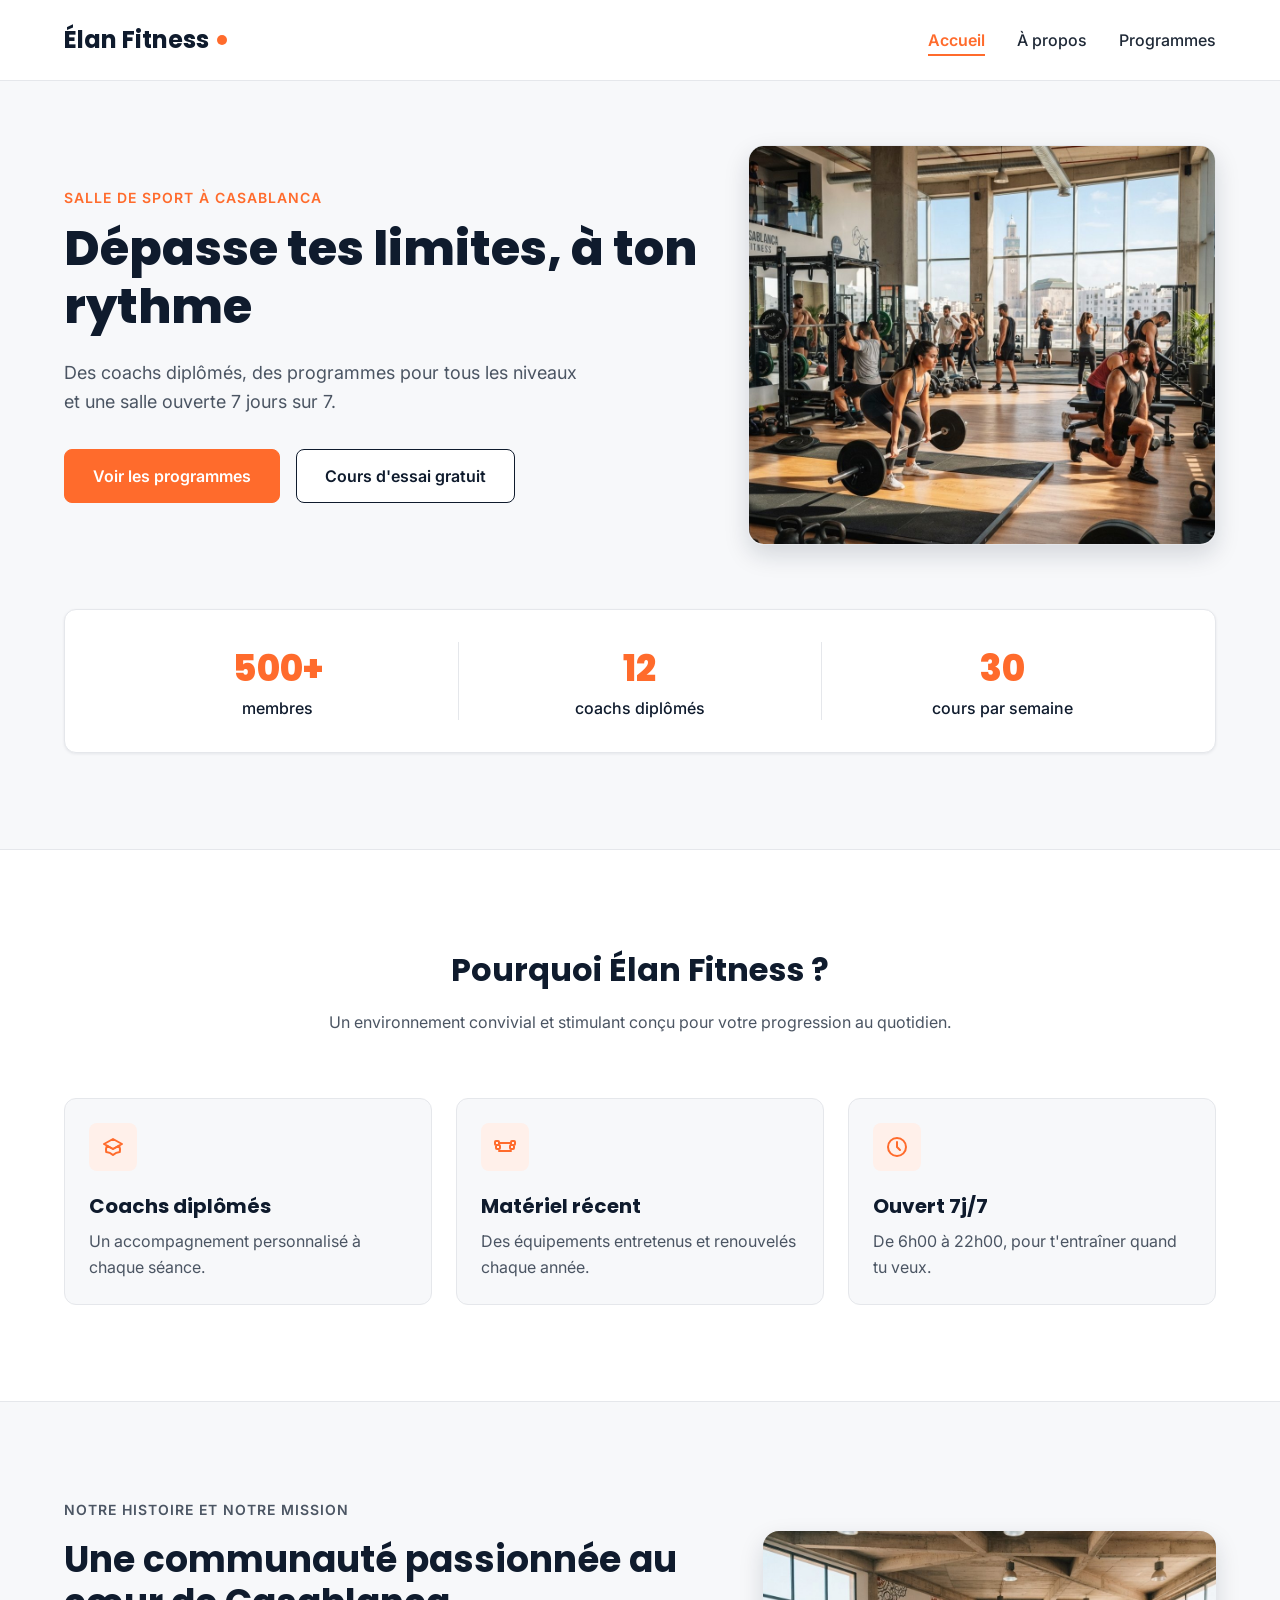
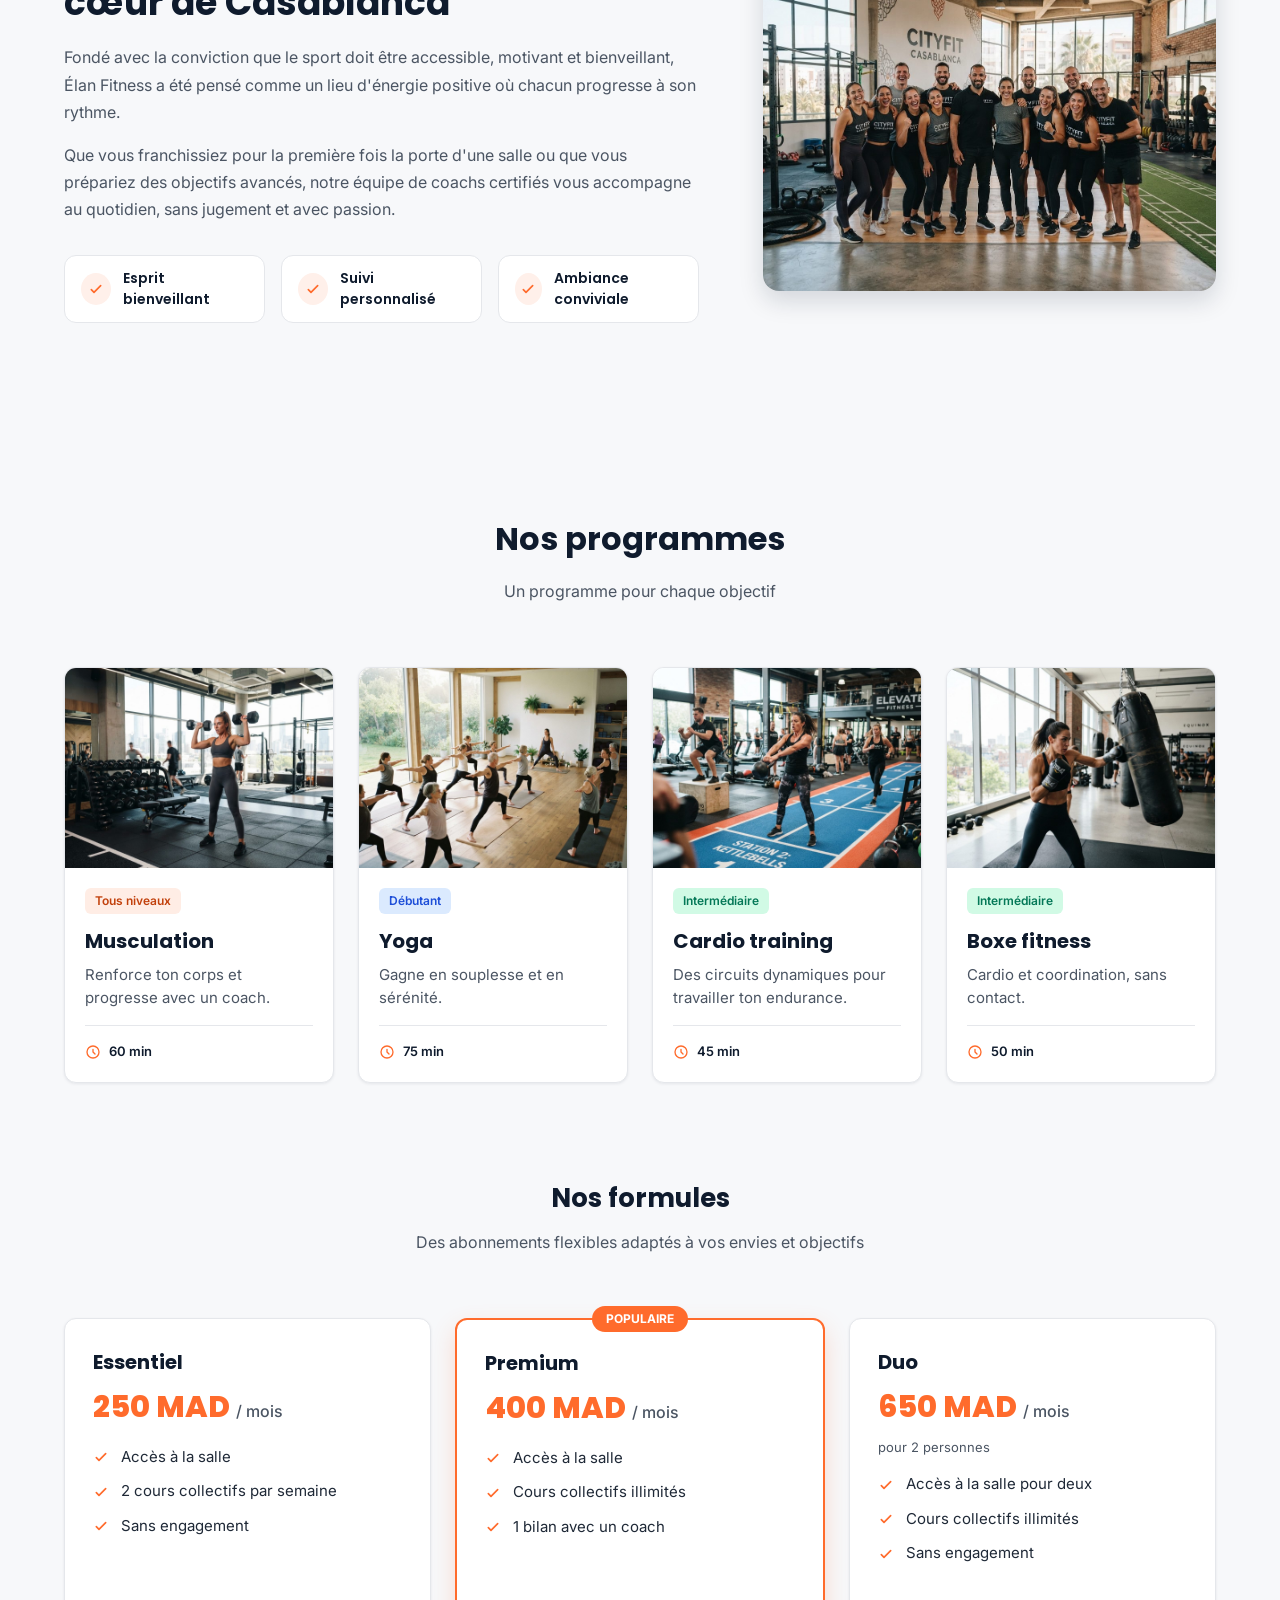
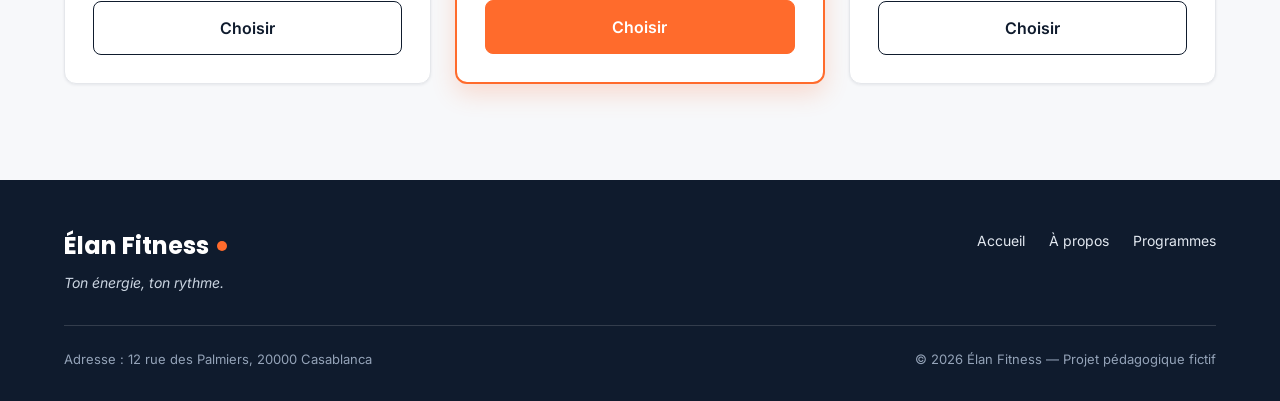
==== index.html @ 6cdd2cb4 "first" ====
<!DOCTYPE html>
<html lang="fr">
<head>
  <meta charset="UTF-8">
  <meta name="viewport" content="width=device-width, initial-scale=1">
  <meta name="description" content="Élan Fitness, salle de sport à Casablanca : musculation, yoga, cardio et boxe fitness avec des coachs diplômés. Réservez votre cours d'essai gratuit.">
  <title>Élan Fitness | Salle de sport à Casablanca</title>

  <link rel="preconnect" href="https://fonts.googleapis.com">
  <link rel="preconnect" href="https://fonts.gstatic.com" crossorigin>
  <link href="https://fonts.googleapis.com/css2?family=Inter:wght@400;500;600&family=Poppins:wght@600;700;800&display=swap" rel="stylesheet">

  <link rel="stylesheet" href="./style.css">
</head>
<body>

  <header class="en-tete">
    <div class="conteneur en-tete-contenu">
      <a href="#accueil" class="logo">Élan Fitness</a>

      <nav aria-label="Navigation principale">
        <ul class="menu">
          <li><a href="#accueil" class="lien-actif">Accueil</a></li>
          <li><a href="#a-propos">À propos</a></li>
          <li><a href="#programmes">Programmes</a></li>
        </ul>
      </nav>
    </div>
  </header>

  <main>

    <section id="accueil" class="hero">
      <div class="conteneur">

        <div class="hero-contenu">
          <div class="hero-texte">
            <p class="sur-titre">Salle de sport à Casablanca</p>
            <h1>Dépasse tes limites, à ton rythme</h1>
            <p class="hero-description">
              Des coachs diplômés, des programmes pour tous les niveaux et une salle ouverte 7 jours sur 7.
            </p>
            <div class="boutons">
              <a href="#programmes" class="bouton bouton-principal">Voir les programmes</a>
              <a href="#contact" class="bouton bouton-secondaire">Cours d'essai gratuit</a>
            </div>
          </div>

          <img class="hero-image" src="img/hero.jpg" alt="Des personnes s'entraînent dans une salle de sport lumineuse à Casablanca">
        </div>

        <div class="chiffres">
          <div class="chiffre">
            <p class="chiffre-nombre">500+</p>
            <p>membres</p>
          </div>
          <div class="chiffre">
            <p class="chiffre-nombre">12</p>
            <p>coachs diplômés</p>
          </div>
          <div class="chiffre">
            <p class="chiffre-nombre">30</p>
            <p>cours par semaine</p>
          </div>
        </div>

      </div>
    </section>

    <section class="section section-blanche">
      <div class="conteneur">

        <div class="section-titre">
          <h2>Pourquoi Élan Fitness ?</h2>
          <p>Un environnement convivial et stimulant conçu pour votre progression au quotidien.</p>
        </div>

        <div class="cartes">
          <article class="carte carte-avantage">
            <div class="icone"><img src="img/icone-coach.svg" alt=""></div>
            <h3>Coachs diplômés</h3>
            <p>Un accompagnement personnalisé à chaque séance.</p>
          </article>

          <article class="carte carte-avantage">
            <div class="icone"><img src="img/icone-materiel.svg" alt=""></div>
            <h3>Matériel récent</h3>
            <p>Des équipements entretenus et renouvelés chaque année.</p>
          </article>

          <article class="carte carte-avantage">
            <div class="icone"><img src="img/icone-horloge.svg" alt=""></div>
            <h3>Ouvert 7j/7</h3>
            <p>De 6h00 à 22h00, pour t'entraîner quand tu veux.</p>
          </article>
        </div>

      </div>
    </section>

    <section id="a-propos" class="section">
      <div class="conteneur apropos-contenu">

        <div class="apropos-texte">
          <p class="sur-titre">Notre histoire et notre mission</p>
          <h2>Une communauté passionnée au cœur de Casablanca</h2>
          <p>
            Fondé avec la conviction que le sport doit être accessible, motivant et bienveillant,
            Élan Fitness a été pensé comme un lieu d'énergie positive où chacun progresse à son rythme.
          </p>
          <p>
            Que vous franchissiez pour la première fois la porte d'une salle ou que vous prépariez des
            objectifs avancés, notre équipe de coachs certifiés vous accompagne au quotidien, sans
            jugement et avec passion.
          </p>

          <ul class="valeurs">
            <li class="valeur">
              <div class="icone icone-petite"><img src="img/icone-check.svg" alt=""></div>
              <span>Esprit bienveillant</span>
            </li>
            <li class="valeur">
              <div class="icone icone-petite"><img src="img/icone-check.svg" alt=""></div>
              <span>Suivi personnalisé</span>
            </li>
            <li class="valeur">
              <div class="icone icone-petite"><img src="img/icone-check.svg" alt=""></div>
              <span>Ambiance conviviale</span>
            </li>
          </ul>
        </div>

        <img class="apropos-image" src="img/equipe.jpg" alt="L'équipe de coachs d'Élan Fitness réunie dans la salle">

      </div>
    </section>

    <section id="programmes" class="section">
      <div class="conteneur">

        <div class="section-titre">
          <h2>Nos programmes</h2>
          <p>Un programme pour chaque objectif</p>
        </div>

        <div class="cartes">

          <article class="carte carte-programme">
            <img src="img/musculation.jpg" alt="Une sportive soulève des haltères dans l'espace musculation">
            <div class="programme-corps">
              <span class="etiquette etiquette-orange">Tous niveaux</span>
              <h3>Musculation</h3>
              <p>Renforce ton corps et progresse avec un coach.</p>
              <p class="duree"><img src="img/icone-duree.svg" alt="">60 min</p>
            </div>
          </article>

          <article class="carte carte-programme">
            <img src="img/yoga.jpg" alt="Un groupe pratique le yoga sur des tapis dans une salle lumineuse">
            <div class="programme-corps">
              <span class="etiquette etiquette-bleue">Débutant</span>
              <h3>Yoga</h3>
              <p>Gagne en souplesse et en sérénité.</p>
              <p class="duree"><img src="img/icone-duree.svg" alt="">75 min</p>
            </div>
          </article>

          <article class="carte carte-programme">
            <img src="img/cardio.jpg" alt="Des sportifs suivent un circuit de cardio training avec des kettlebells">
            <div class="programme-corps">
              <span class="etiquette etiquette-verte">Intermédiaire</span>
              <h3>Cardio training</h3>
              <p>Des circuits dynamiques pour travailler ton endurance.</p>
              <p class="duree"><img src="img/icone-duree.svg" alt="">45 min</p>
            </div>
          </article>

          <article class="carte carte-programme">
            <img src="img/boxe.jpg" alt="Une sportive frappe un sac de frappe pendant un cours de boxe fitness">
            <div class="programme-corps">
              <span class="etiquette etiquette-verte">Intermédiaire</span>
              <h3>Boxe fitness</h3>
              <p>Cardio et coordination, sans contact.</p>
              <p class="duree"><img src="img/icone-duree.svg" alt="">50 min</p>
            </div>
          </article>

        </div>

        <div class="formules">

          <div class="section-titre">
            <h3>Nos formules</h3>
            <p>Des abonnements flexibles adaptés à vos envies et objectifs</p>
          </div>

          <div class="cartes">

            <article class="carte formule">
              <h4>Essentiel</h4>
              <p class="prix">250 MAD <span>/ mois</span></p>
              <ul class="formule-liste">
                <li>Accès à la salle</li>
                <li>2 cours collectifs par semaine</li>
                <li>Sans engagement</li>
              </ul>
              <a href="#contact" class="bouton bouton-secondaire">Choisir</a>
            </article>

            <article class="carte formule formule-populaire">
              <p class="badge-populaire">Populaire</p>
              <h4>Premium</h4>
              <p class="prix">400 MAD <span>/ mois</span></p>
              <ul class="formule-liste">
                <li>Accès à la salle</li>
                <li>Cours collectifs illimités</li>
                <li>1 bilan avec un coach</li>
              </ul>
              <a href="#contact" class="bouton bouton-principal">Choisir</a>
            </article>

            <article class="carte formule">
              <h4>Duo</h4>
              <p class="prix">650 MAD <span>/ mois</span></p>
              <p class="prix-note">pour 2 personnes</p>
              <ul class="formule-liste">
                <li>Accès à la salle pour deux</li>
                <li>Cours collectifs illimités</li>
                <li>Sans engagement</li>
              </ul>
              <a href="#contact" class="bouton bouton-secondaire">Choisir</a>
            </article>

          </div>
        </div>

      </div>
    </section>

  </main>

  <footer class="pied-de-page">
    <div class="conteneur">

      <div class="pied-haut">
        <div>
          <p class="logo logo-clair">Élan Fitness</p>
          <p class="slogan">Ton énergie, ton rythme.</p>
        </div>

        <nav aria-label="Navigation du pied de page">
          <ul class="menu menu-pied">
            <li><a href="#accueil">Accueil</a></li>
            <li><a href="#a-propos">À propos</a></li>
            <li><a href="#programmes">Programmes</a></li>
          </ul>
        </nav>
      </div>

      <div class="pied-bas">
        <p>Adresse : 12 rue des Palmiers, 20000 Casablanca</p>
        <p>&copy; 2026 Élan Fitness — Projet pédagogique fictif</p>
      </div>

    </div>
  </footer>

</body>
</html>
---- style.css ----
* {
  box-sizing: border-box;
  margin: 0;
  padding: 0;
}

html {
  scroll-behavior: smooth;
}

body {
  font-family: 'Inter', Arial, sans-serif;
  font-size: 16px;
  line-height: 1.5;
  color: #1F2937;
  background-color: #F7F8FA;
}

h1, h2, h3, h4 {
  font-family: 'Poppins', Arial, sans-serif;
  color: #0F1B2D;
}

a {
  color: inherit;
  text-decoration: none;
}

ul {
  list-style: none;
}

img {
  display: block;
  max-width: 100%;
}

a:focus-visible,
button:focus-visible {
  outline: 3px solid #FF6B2C;
  outline-offset: 2px;
}

.conteneur {
  width: 100%;
  max-width: 1200px;
  margin: 0 auto;
  padding: 0 24px;
}

.section {
  padding: 96px 0;
}

.section-blanche {
  background-color: #FFFFFF;
  border-top: 1px solid #E5E7EB;
  border-bottom: 1px solid #E5E7EB;
}

.section-titre {
  max-width: 640px;
  margin: 0 auto 64px;
  text-align: center;
}

.section-titre h2 {
  font-size: 32px;
  margin-bottom: 16px;
}

.section-titre h3 {
  font-size: 26px;
  margin-bottom: 12px;
}

.section-titre p {
  color: #4B5563;
}

.sur-titre {
  font-size: 14px;
  font-weight: 600;
  color: #FF6B2C;
  text-transform: uppercase;
  letter-spacing: 1px;
  margin-bottom: 12px;
}

.bouton {
  display: inline-block;
  padding: 14px 28px;
  border-radius: 8px;
  font-size: 16px;
  font-weight: 600;
  text-align: center;
  cursor: pointer;
}

.bouton-principal {
  background-color: #FF6B2C;
  border: 1px solid #FF6B2C;
  color: #FFFFFF;
}

.bouton-principal:hover {
  background-color: #F05817;
}

.bouton-secondaire {
  background-color: #FFFFFF;
  border: 1px solid #0F1B2D;
  color: #0F1B2D;
}

.bouton-secondaire:hover {
  background-color: #F3F4F6;
}

.cartes {
  display: flex;
  gap: 24px;
}

.carte {
  flex: 1;
  background-color: #FFFFFF;
  border: 1px solid #E5E7EB;
  border-radius: 12px;
  box-shadow: 0 1px 3px rgba(15, 27, 45, 0.08);
}

.icone {
  width: 48px;
  height: 48px;
  background-color: #FFF0EA;
  border-radius: 8px;
  display: flex;
  align-items: center;
  justify-content: center;
}

.icone img {
  width: 24px;
  height: 24px;
}

.icone-petite {
  width: 32px;
  height: 32px;
  border-radius: 50%;
}

.icone-petite img {
  width: 16px;
  height: 16px;
}

.en-tete {
  position: sticky;
  top: 0;
  z-index: 10;
  background-color: #FFFFFF;
  border-bottom: 1px solid #E5E7EB;
}

.en-tete-contenu {
  height: 80px;
  display: flex;
  align-items: center;
  justify-content: space-between;
}

.logo {
  display: flex;
  align-items: center;
  font-family: 'Poppins', Arial, sans-serif;
  font-size: 24px;
  font-weight: 700;
  color: #0F1B2D;
}

.logo::after {
  content: "";
  width: 10px;
  height: 10px;
  margin-left: 8px;
  background-color: #FF6B2C;
  border-radius: 50%;
}

.menu {
  display: flex;
  gap: 32px;
}

.menu a {
  font-weight: 500;
  padding-bottom: 4px;
  border-bottom: 2px solid transparent;
}

.menu a:hover {
  color: #FF6B2C;
}

.menu .lien-actif {
  color: #FF6B2C;
  font-weight: 600;
  border-bottom-color: #FF6B2C;
}

.hero {
  padding: 64px 0 96px;
}

.hero-contenu {
  display: flex;
  align-items: center;
  gap: 32px;
}

.hero-texte {
  flex: 7;
}

.hero-texte h1 {
  font-size: 48px;
  font-weight: 800;
  line-height: 1.2;
  margin-bottom: 24px;
}

.hero-description {
  max-width: 520px;
  font-size: 18px;
  line-height: 1.6;
  color: #4B5563;
  margin-bottom: 32px;
}

.boutons {
  display: flex;
  flex-wrap: wrap;
  gap: 16px;
}

.hero-image {
  flex: 5;
  min-width: 0;
  height: 400px;
  object-fit: cover;
  border-radius: 16px;
  border: 1px solid #E5E7EB;
  box-shadow: 0 10px 25px rgba(15, 27, 45, 0.15);
}

.chiffres {
  display: flex;
  margin-top: 64px;
  padding: 32px;
  background-color: #FFFFFF;
  border: 1px solid #E5E7EB;
  border-radius: 12px;
  box-shadow: 0 1px 3px rgba(15, 27, 45, 0.08);
}

.chiffre {
  flex: 1;
  text-align: center;
  font-weight: 500;
  color: #0F1B2D;
}

.chiffre + .chiffre {
  border-left: 1px solid #E5E7EB;
}

.chiffre-nombre {
  font-family: 'Poppins', Arial, sans-serif;
  font-size: 36px;
  font-weight: 800;
  color: #FF6B2C;
}

.carte-avantage {
  padding: 24px;
  background-color: #F7F8FA;
  box-shadow: none;
}

.carte-avantage .icone {
  margin-bottom: 20px;
}

.carte-avantage h3 {
  font-size: 20px;
  margin-bottom: 8px;
}

.carte-avantage p {
  color: #4B5563;
  line-height: 1.6;
}

.apropos-contenu {
  display: flex;
  align-items: center;
  gap: 64px;
}

.apropos-texte {
  flex: 7;
}

.apropos-texte h2 {
  font-size: 36px;
  line-height: 1.2;
  margin-bottom: 20px;
}

.apropos-texte p {
  color: #4B5563;
  line-height: 1.7;
  margin-bottom: 16px;
}

.valeurs {
  display: flex;
  gap: 16px;
  margin-top: 32px;
}

.valeur {
  flex: 1;
  display: flex;
  align-items: center;
  gap: 12px;
  padding: 12px 16px;
  background-color: #FFFFFF;
  border: 1px solid #E5E7EB;
  border-radius: 12px;
  font-family: 'Poppins', Arial, sans-serif;
  font-size: 14px;
  font-weight: 600;
  color: #0F1B2D;
}

.apropos-image {
  flex: 5;
  min-width: 0;
  height: 360px;
  object-fit: cover;
  border-radius: 16px;
  box-shadow: 0 10px 25px rgba(15, 27, 45, 0.15);
}

.carte-programme {
  display: flex;
  flex-direction: column;
  overflow: hidden;
}

.carte-programme > img {
  width: 100%;
  height: 200px;
  object-fit: cover;
}

.programme-corps {
  flex: 1;
  display: flex;
  flex-direction: column;
  padding: 20px;
}

.programme-corps h3 {
  font-size: 20px;
  margin-bottom: 8px;
}

.programme-corps p {
  font-size: 15px;
  color: #4B5563;
}

.etiquette {
  align-self: flex-start;
  padding: 4px 10px;
  margin-bottom: 12px;
  border-radius: 6px;
  font-size: 12px;
  font-weight: 600;
}

.etiquette-orange {
  background-color: #FFEDE5;
  color: #C2410C;
}

.etiquette-bleue {
  background-color: #DBEAFE;
  color: #1D4ED8;
}

.etiquette-verte {
  background-color: #D1FAE5;
  color: #047857;
}

.programme-corps .duree {
  display: flex;
  align-items: center;
  gap: 8px;
  margin-top: auto;
  padding-top: 16px;
  border-top: 1px solid #E5E7EB;
  font-size: 13px;
  font-weight: 600;
  color: #0F1B2D;
}

.programme-corps h3 + p {
  margin-bottom: 16px;
}

.duree img {
  width: 16px;
  height: 16px;
}

.formules {
  margin-top: 96px;
}

.formule {
  position: relative;
  display: flex;
  flex-direction: column;
  padding: 28px;
}

.formule h4 {
  font-size: 20px;
}

.prix {
  margin: 8px 0 16px;
  font-family: 'Poppins', Arial, sans-serif;
  font-size: 30px;
  font-weight: 800;
  color: #FF6B2C;
}

.prix span {
  font-family: 'Inter', Arial, sans-serif;
  font-size: 16px;
  font-weight: 500;
  color: #4B5563;
}

.prix-note {
  margin: -8px 0 16px;
  font-size: 13px;
  color: #4B5563;
}

.formule-liste {
  flex: 1;
  margin-bottom: 24px;
}

.formule-liste li {
  padding-left: 28px;
  margin-bottom: 12px;
  font-size: 15px;
  background-image: url('img/icone-check.svg');
  background-repeat: no-repeat;
  background-position: left center;
  background-size: 16px;
}

.formule .bouton {
  display: block;
}

.formule-populaire {
  border: 2px solid #FF6B2C;
  box-shadow: 0 10px 25px rgba(255, 107, 44, 0.2);
}

.badge-populaire {
  position: absolute;
  top: -14px;
  left: 50%;
  transform: translateX(-50%);
  padding: 4px 14px;
  background-color: #FF6B2C;
  border-radius: 999px;
  font-size: 12px;
  font-weight: 700;
  text-transform: uppercase;
  color: #FFFFFF;
}

.pied-de-page {
  padding: 48px 0 32px;
  background-color: #0F1B2D;
  color: #FFFFFF;
}

.pied-haut {
  display: flex;
  justify-content: space-between;
  align-items: flex-start;
  padding-bottom: 32px;
  border-bottom: 1px solid rgba(255, 255, 255, 0.15);
}

.logo-clair {
  color: #FFFFFF;
}

.slogan {
  margin-top: 8px;
  font-size: 14px;
  font-style: italic;
  color: #CBD5E1;
}

.menu-pied {
  gap: 24px;
}

.menu-pied a {
  font-size: 14px;
  font-weight: 400;
  color: #E2E8F0;
}

.pied-bas {
  display: flex;
  justify-content: space-between;
  margin-top: 24px;
  font-size: 13px;
  color: #94A3B8;
}
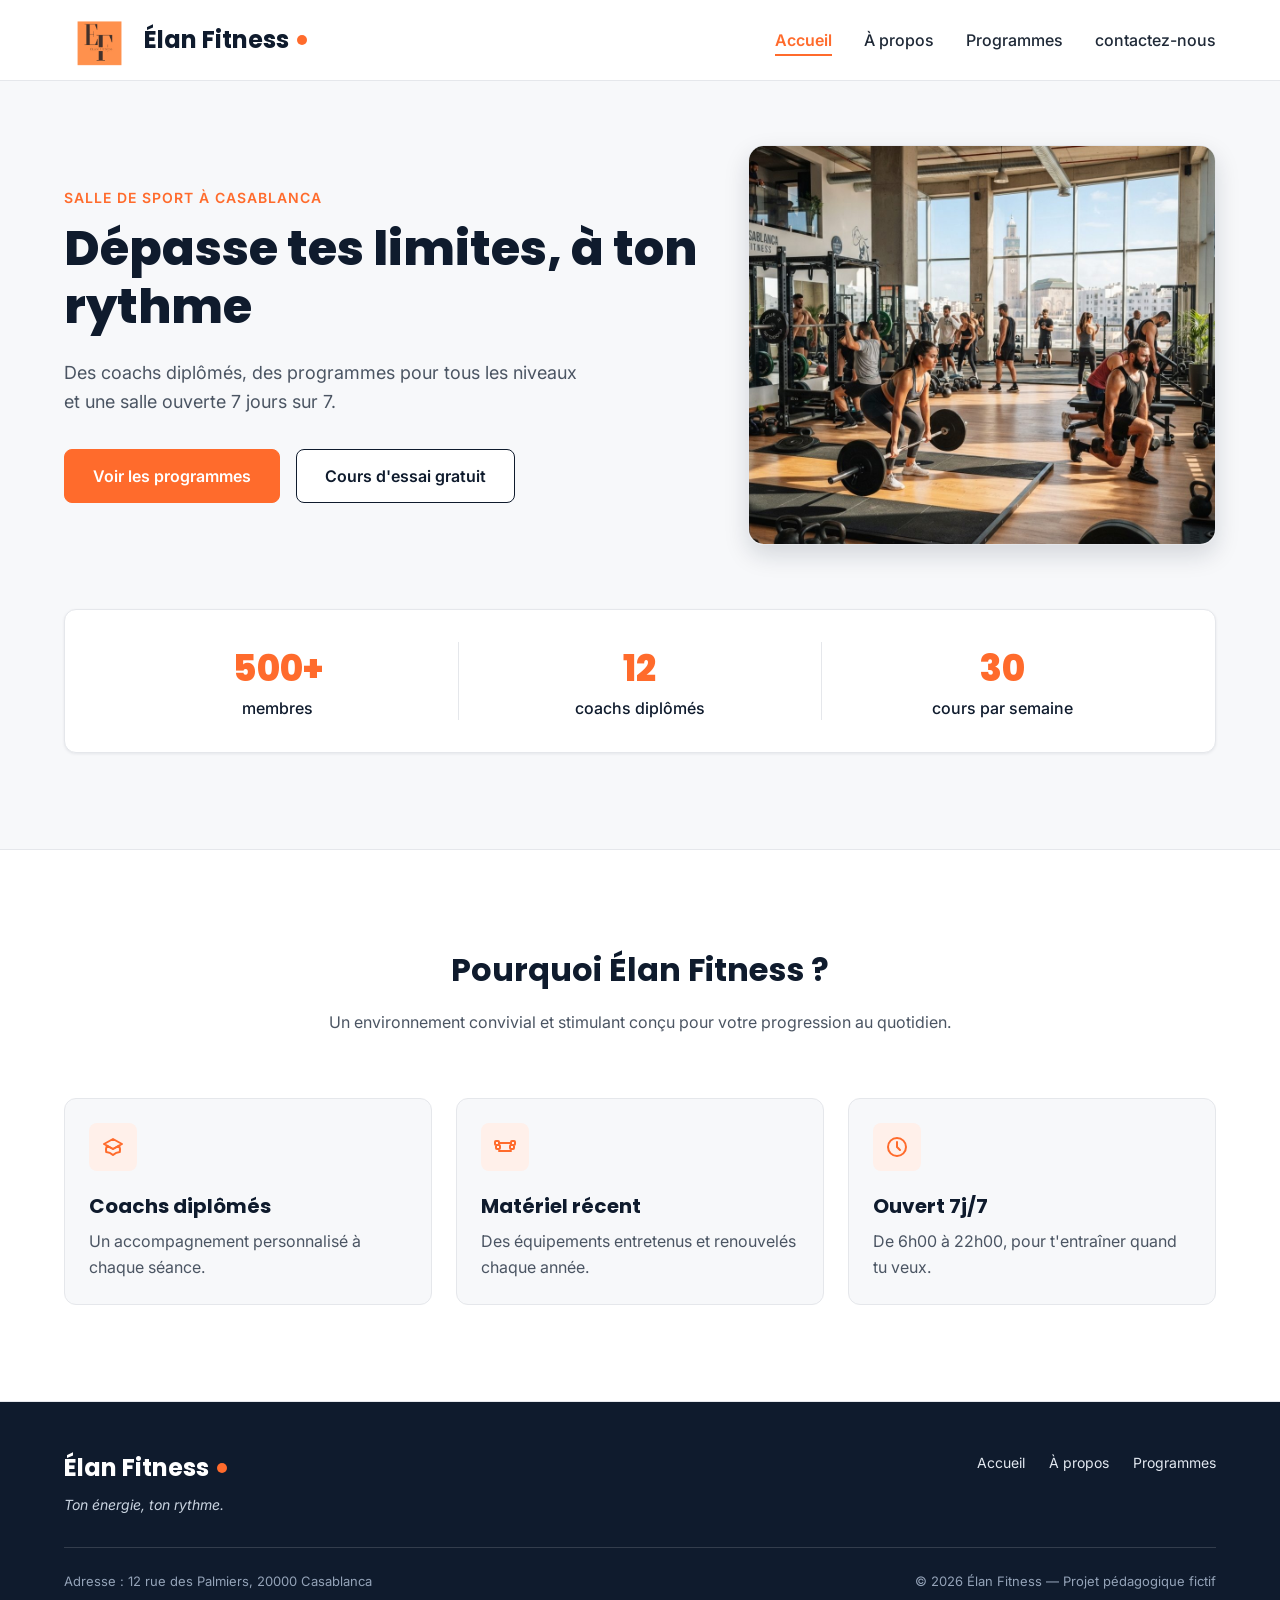
==== commit 3e37c2d6: "fix pathing" ====
--- a/index.html
+++ b/index.html
@@ -5,7 +5,7 @@
   <meta name="viewport" content="width=device-width, initial-scale=1">
   <meta name="description" content="Élan Fitness, salle de sport à Casablanca : musculation, yoga, cardio et boxe fitness avec des coachs diplômés. Réservez votre cours d'essai gratuit.">
   <title>Élan Fitness | Salle de sport à Casablanca</title>
-
+  <link rel="icon" type="image/png" href="./img/Black White Minimalist Professional Initial Logo (1).png" />
   <link rel="preconnect" href="https://fonts.googleapis.com">
   <link rel="preconnect" href="https://fonts.gstatic.com" crossorigin>
   <link href="https://fonts.googleapis.com/css2?family=Inter:wght@400;500;600&family=Poppins:wght@600;700;800&display=swap" rel="stylesheet">
@@ -16,13 +16,14 @@
 
   <header class="en-tete">
     <div class="conteneur en-tete-contenu">
-      <a href="#accueil" class="logo">Élan Fitness</a>
+      <a href="index.html" class="logo"><img src="./img/Black White Minimalist Professional Initial Logo (1).png" width="80px" height="80px">Élan Fitness</a>
 
       <nav aria-label="Navigation principale">
         <ul class="menu">
-          <li><a href="#accueil" class="lien-actif">Accueil</a></li>
-          <li><a href="#a-propos">À propos</a></li>
-          <li><a href="#programmes">Programmes</a></li>
+          <li><a href="index.html" class="lien-actif">Accueil</a></li>
+          <li><a href="./A_propos.html">À propos</a></li>
+          <li><a href="./Programmes.html">Programmes</a></li>
+          <li><a href="./contactez-nous.html">contactez-nous</a></li>
         </ul>
       </nav>
     </div>
@@ -97,149 +98,7 @@
 
       </div>
     </section>
-
-    <section id="a-propos" class="section">
-      <div class="conteneur apropos-contenu">
-
-        <div class="apropos-texte">
-          <p class="sur-titre">Notre histoire et notre mission</p>
-          <h2>Une communauté passionnée au cœur de Casablanca</h2>
-          <p>
-            Fondé avec la conviction que le sport doit être accessible, motivant et bienveillant,
-            Élan Fitness a été pensé comme un lieu d'énergie positive où chacun progresse à son rythme.
-          </p>
-          <p>
-            Que vous franchissiez pour la première fois la porte d'une salle ou que vous prépariez des
-            objectifs avancés, notre équipe de coachs certifiés vous accompagne au quotidien, sans
-            jugement et avec passion.
-          </p>
-
-          <ul class="valeurs">
-            <li class="valeur">
-              <div class="icone icone-petite"><img src="img/icone-check.svg" alt=""></div>
-              <span>Esprit bienveillant</span>
-            </li>
-            <li class="valeur">
-              <div class="icone icone-petite"><img src="img/icone-check.svg" alt=""></div>
-              <span>Suivi personnalisé</span>
-            </li>
-            <li class="valeur">
-              <div class="icone icone-petite"><img src="img/icone-check.svg" alt=""></div>
-              <span>Ambiance conviviale</span>
-            </li>
-          </ul>
-        </div>
-
-        <img class="apropos-image" src="img/equipe.jpg" alt="L'équipe de coachs d'Élan Fitness réunie dans la salle">
-
-      </div>
-    </section>
-
-    <section id="programmes" class="section">
-      <div class="conteneur">
-
-        <div class="section-titre">
-          <h2>Nos programmes</h2>
-          <p>Un programme pour chaque objectif</p>
-        </div>
-
-        <div class="cartes">
-
-          <article class="carte carte-programme">
-            <img src="img/musculation.jpg" alt="Une sportive soulève des haltères dans l'espace musculation">
-            <div class="programme-corps">
-              <span class="etiquette etiquette-orange">Tous niveaux</span>
-              <h3>Musculation</h3>
-              <p>Renforce ton corps et progresse avec un coach.</p>
-              <p class="duree"><img src="img/icone-duree.svg" alt="">60 min</p>
-            </div>
-          </article>
-
-          <article class="carte carte-programme">
-            <img src="img/yoga.jpg" alt="Un groupe pratique le yoga sur des tapis dans une salle lumineuse">
-            <div class="programme-corps">
-              <span class="etiquette etiquette-bleue">Débutant</span>
-              <h3>Yoga</h3>
-              <p>Gagne en souplesse et en sérénité.</p>
-              <p class="duree"><img src="img/icone-duree.svg" alt="">75 min</p>
-            </div>
-          </article>
-
-          <article class="carte carte-programme">
-            <img src="img/cardio.jpg" alt="Des sportifs suivent un circuit de cardio training avec des kettlebells">
-            <div class="programme-corps">
-              <span class="etiquette etiquette-verte">Intermédiaire</span>
-              <h3>Cardio training</h3>
-              <p>Des circuits dynamiques pour travailler ton endurance.</p>
-              <p class="duree"><img src="img/icone-duree.svg" alt="">45 min</p>
-            </div>
-          </article>
-
-          <article class="carte carte-programme">
-            <img src="img/boxe.jpg" alt="Une sportive frappe un sac de frappe pendant un cours de boxe fitness">
-            <div class="programme-corps">
-              <span class="etiquette etiquette-verte">Intermédiaire</span>
-              <h3>Boxe fitness</h3>
-              <p>Cardio et coordination, sans contact.</p>
-              <p class="duree"><img src="img/icone-duree.svg" alt="">50 min</p>
-            </div>
-          </article>
-
-        </div>
-
-        <div class="formules">
-
-          <div class="section-titre">
-            <h3>Nos formules</h3>
-            <p>Des abonnements flexibles adaptés à vos envies et objectifs</p>
-          </div>
-
-          <div class="cartes">
-
-            <article class="carte formule">
-              <h4>Essentiel</h4>
-              <p class="prix">250 MAD <span>/ mois</span></p>
-              <ul class="formule-liste">
-                <li>Accès à la salle</li>
-                <li>2 cours collectifs par semaine</li>
-                <li>Sans engagement</li>
-              </ul>
-              <a href="#contact" class="bouton bouton-secondaire">Choisir</a>
-            </article>
-
-            <article class="carte formule formule-populaire">
-              <p class="badge-populaire">Populaire</p>
-              <h4>Premium</h4>
-              <p class="prix">400 MAD <span>/ mois</span></p>
-              <ul class="formule-liste">
-                <li>Accès à la salle</li>
-                <li>Cours collectifs illimités</li>
-                <li>1 bilan avec un coach</li>
-              </ul>
-              <a href="#contact" class="bouton bouton-principal">Choisir</a>
-            </article>
-
-            <article class="carte formule">
-              <h4>Duo</h4>
-              <p class="prix">650 MAD <span>/ mois</span></p>
-              <p class="prix-note">pour 2 personnes</p>
-              <ul class="formule-liste">
-                <li>Accès à la salle pour deux</li>
-                <li>Cours collectifs illimités</li>
-                <li>Sans engagement</li>
-              </ul>
-              <a href="#contact" class="bouton bouton-secondaire">Choisir</a>
-            </article>
-
-          </div>
-        </div>
-
-      </div>
-    </section>
-
-  </main>
-
-  <footer class="pied-de-page">
+     <footer class="pied-de-page">
     <div class="conteneur">
 
       <div class="pied-haut">
@@ -266,4 +125,4 @@
   </footer>
 
 </body>
-</html>
+</html>
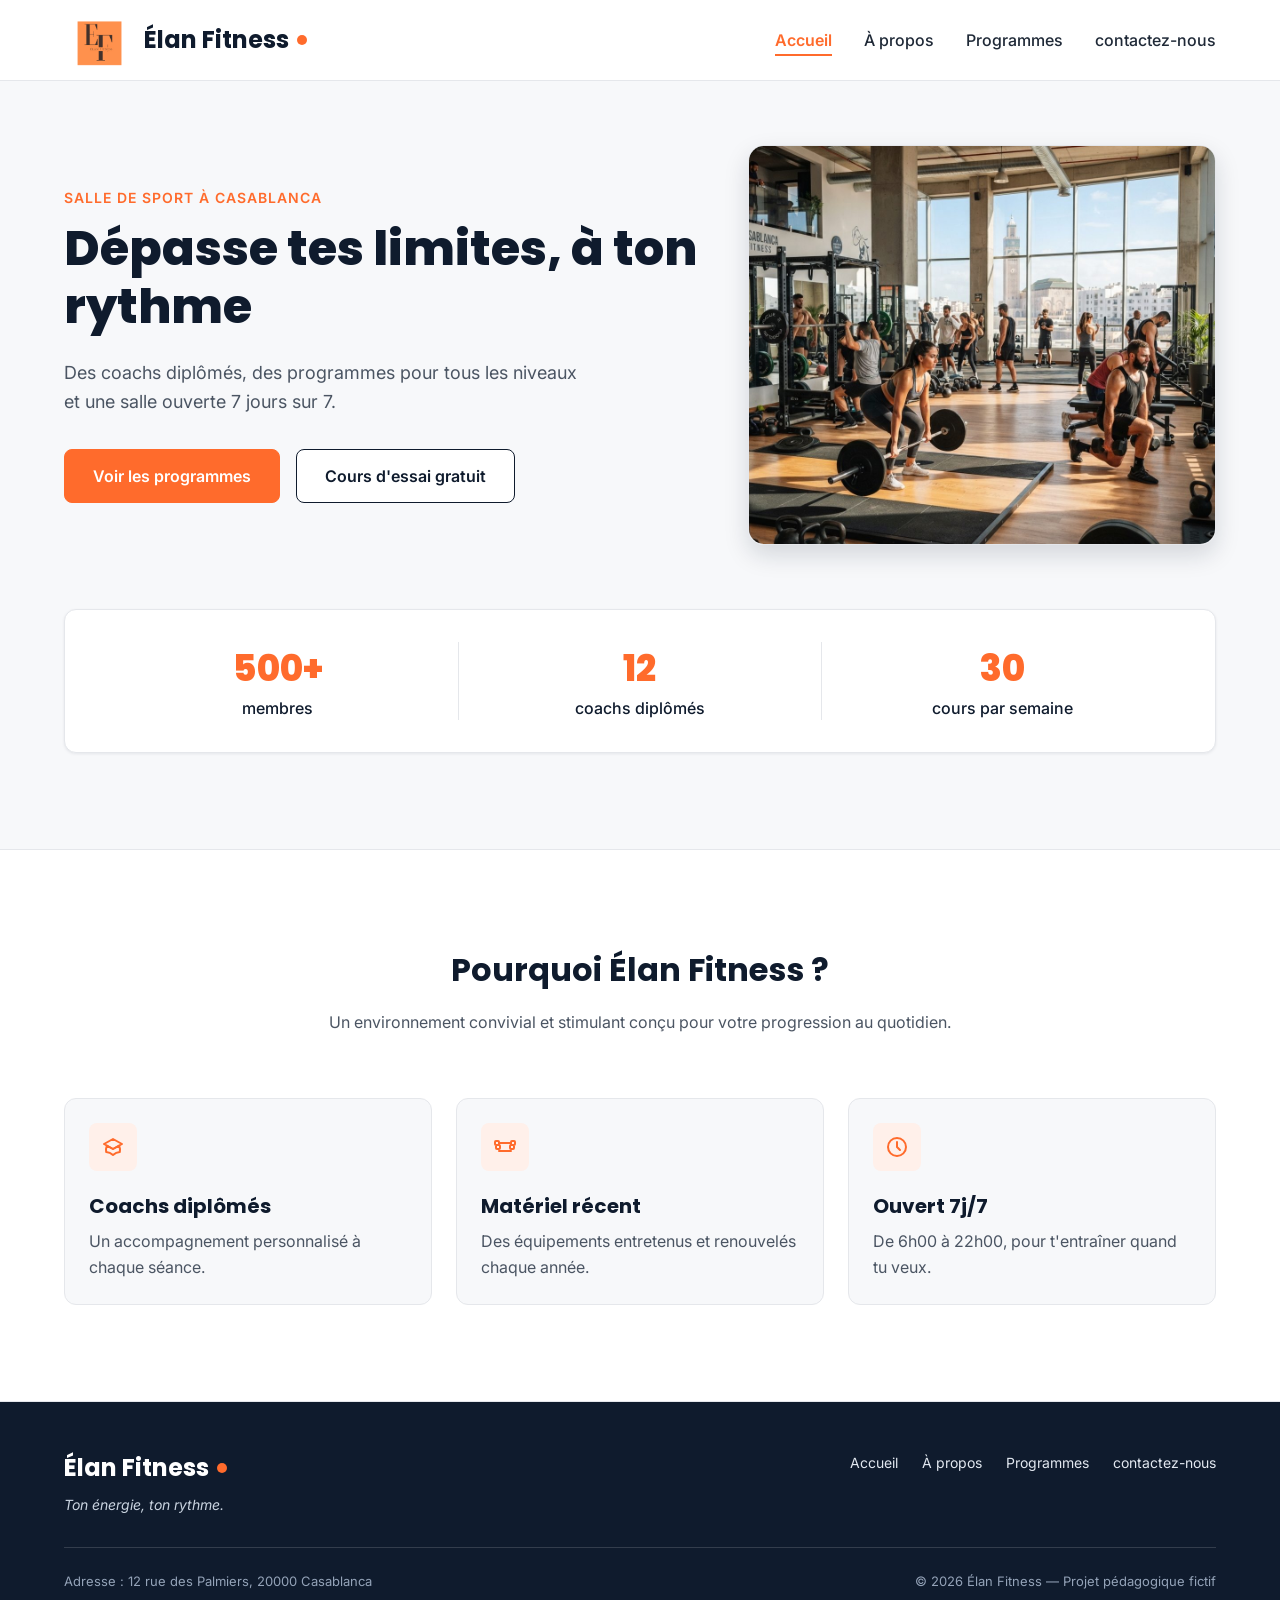
==== commit f54edc97: "nouvelle push" ====
--- a/index.html
+++ b/index.html
@@ -109,9 +109,10 @@
 
         <nav aria-label="Navigation du pied de page">
           <ul class="menu menu-pied">
-            <li><a href="#accueil">Accueil</a></li>
-            <li><a href="#a-propos">À propos</a></li>
-            <li><a href="#programmes">Programmes</a></li>
+            <li><a href="./index.html">Accueil</a></li>
+            <li><a href="./A_propos.html">À propos</a></li>
+            <li><a href="./Programmes.html">Programmes</a></li>
+            <li><a href="./contactez-nous.html">contactez-nous</a></li>
           </ul>
         </nav>
       </div>
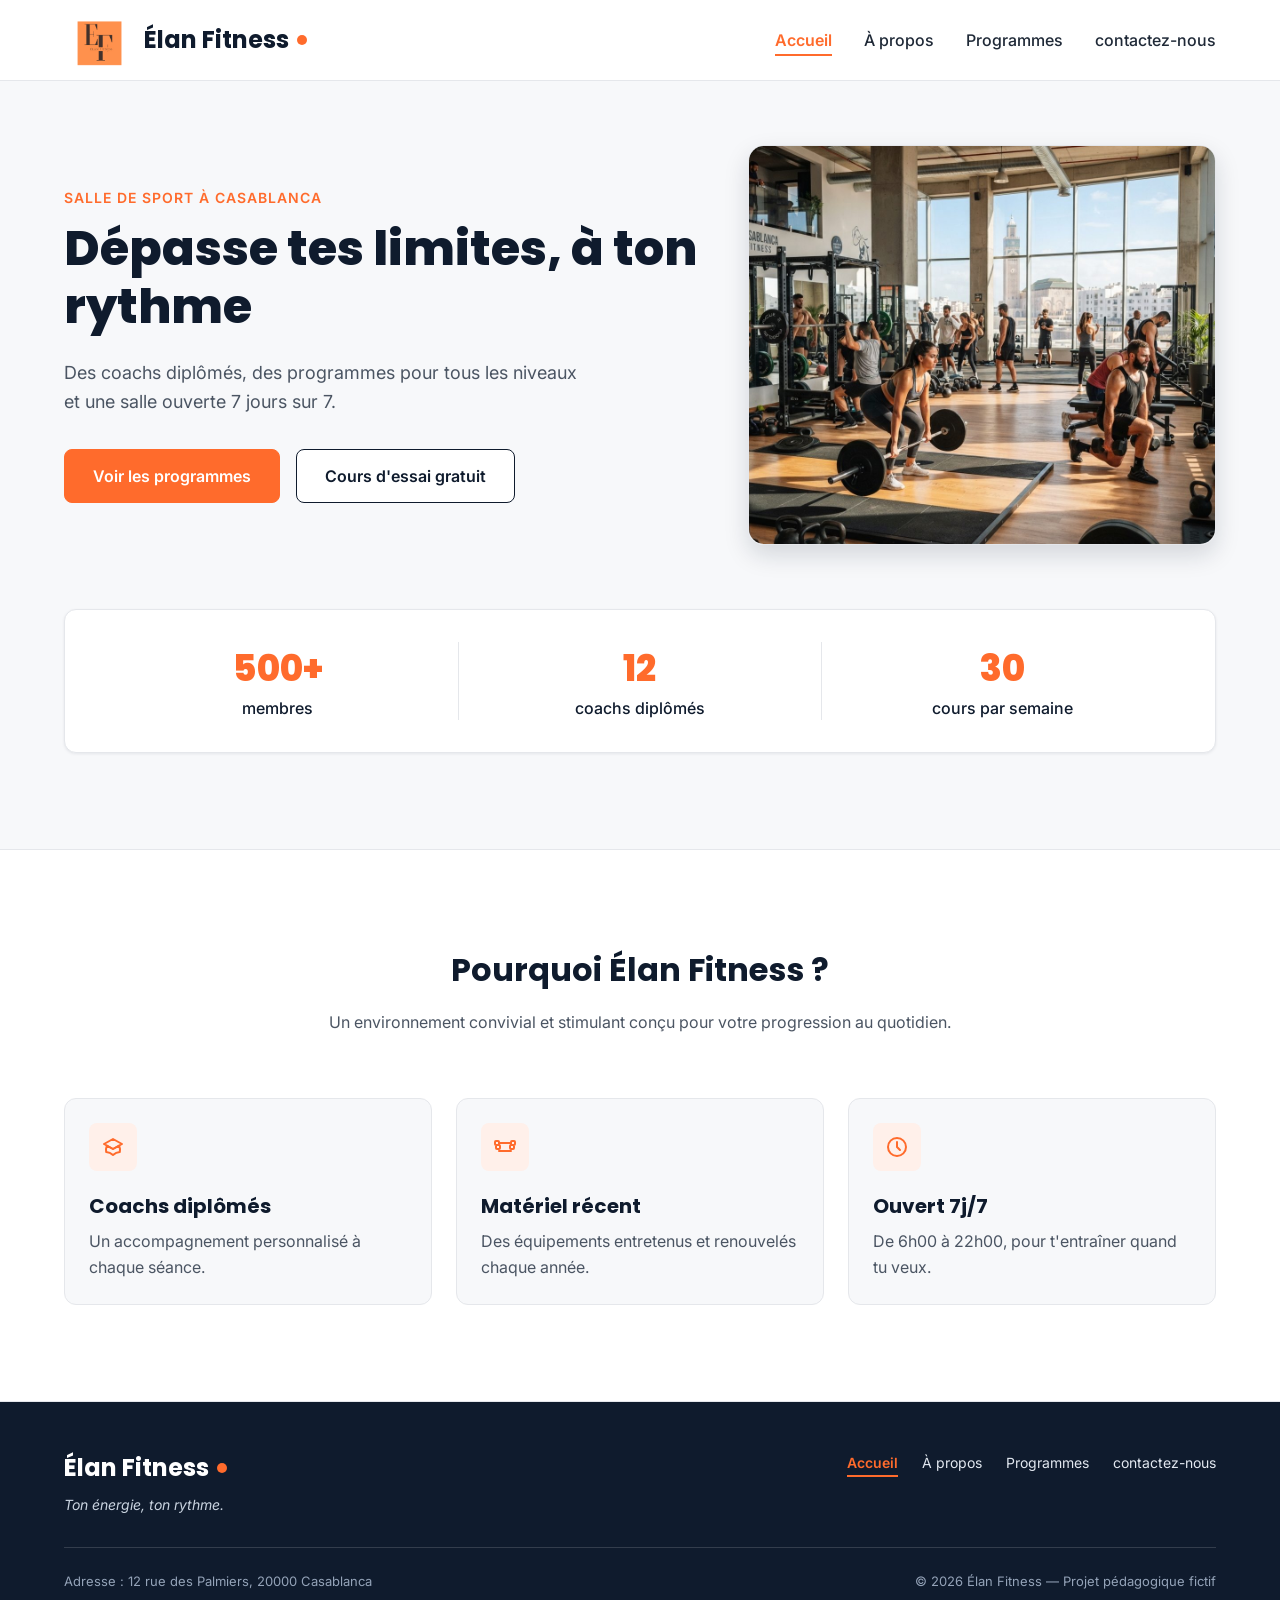
==== commit 753b5895: "modifier autre erreurs" ====
--- a/index.html
+++ b/index.html
@@ -20,7 +20,7 @@
 
       <nav aria-label="Navigation principale">
         <ul class="menu">
-          <li><a href="index.html" class="lien-actif">Accueil</a></li>
+          <li><a href="./index.html" class="lien-actif">Accueil</a></li>
           <li><a href="./A_propos.html">À propos</a></li>
           <li><a href="./Programmes.html">Programmes</a></li>
           <li><a href="./contactez-nous.html">contactez-nous</a></li>
@@ -109,7 +109,7 @@
 
         <nav aria-label="Navigation du pied de page">
           <ul class="menu menu-pied">
-            <li><a href="./index.html">Accueil</a></li>
+            <li><a href="./index.html"class="lien-actif">Accueil</a></li>
             <li><a href="./A_propos.html">À propos</a></li>
             <li><a href="./Programmes.html">Programmes</a></li>
             <li><a href="./contactez-nous.html">contactez-nous</a></li>
